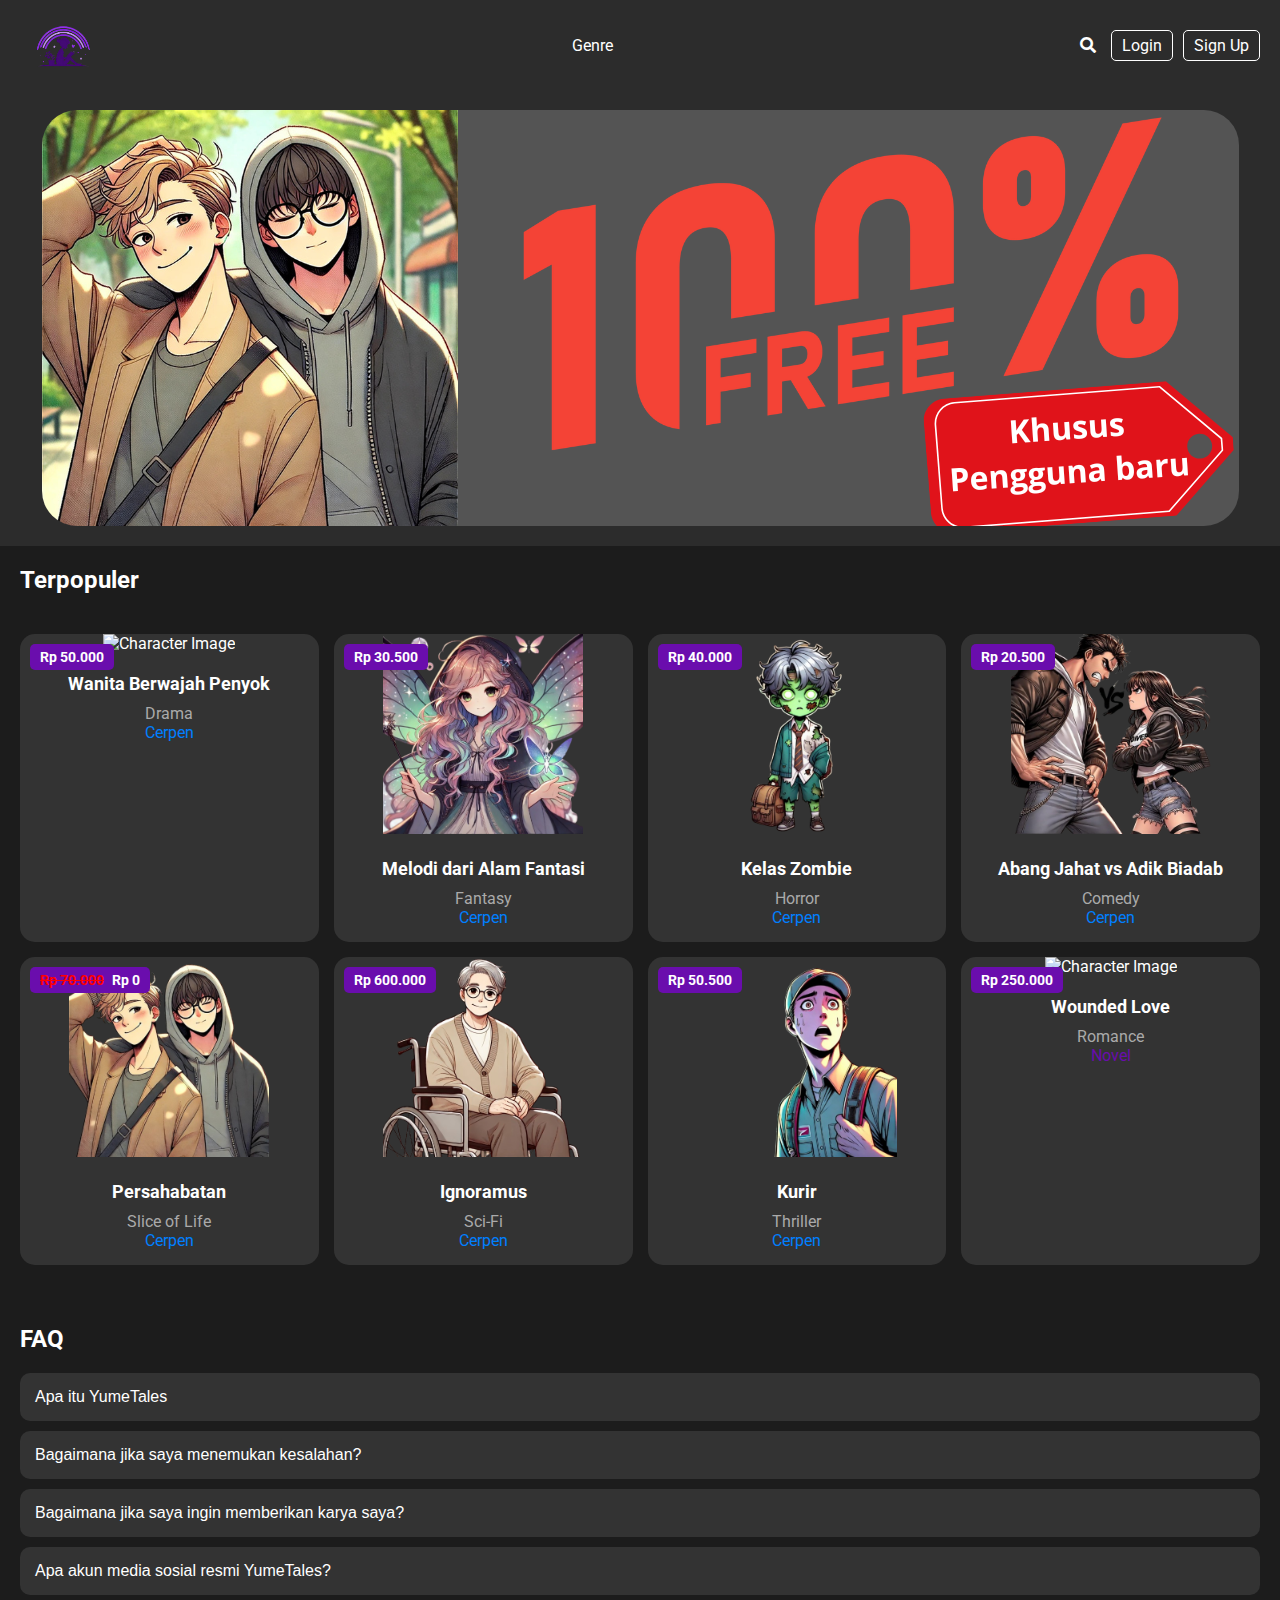
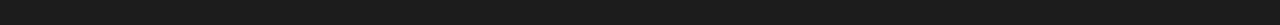
==== index.html @ e936540d "Update index.html" ====
<!DOCTYPE html>
<html lang="en">
 <head>
  <meta charset="utf-8"/>
  <meta content="width=device-width, initial-scale=1.0" name="viewport"/>
  <title>
   YumeTales
  </title>
  <link href="https://cdnjs.cloudflare.com/ajax/libs/font-awesome/5.15.3/css/all.min.css" rel="stylesheet"/>
  <link href="https://fonts.googleapis.com/css2?family=Roboto:wght@400;700&amp;display=swap" rel="stylesheet"/>
  <style>
   body {
            margin: 0;
            font-family: 'Roboto', sans-serif;
            background-color: #1c1c1c;
            color: #fff;
        }
        .header {
            display: flex;
            justify-content: space-between;
            align-items: center;
            padding: 20px;
            background-color: #2c2c2c;
        }
        .header img {
            height: 50px;
        }
        .header nav {
            position: relative;
        }
        .header nav a {
            color: #fff;
            margin: 0 15px;
            text-decoration: none;
        }
        .dropdown {
            position: absolute;
            top: 100%;
            left: 0;
            background-color: #333;
            color: #fff;
            display: none;
            flex-direction: column;
            min-width: 150px;
            border-radius: 5px;
            overflow: hidden;
        }
        .dropdown a {
            padding: 10px;
            text-decoration: none;
            color: #fff;
        }
        .dropdown a:hover {
            background-color: #444;
        }
        .header nav a.genre {
            cursor: pointer;
        }
        .header nav a.genre:hover + .dropdown,
        .dropdown:hover {
            display: flex;
        }
        .header .actions {
            display: flex;
            align-items: center;
        }
        .header .search {
            margin-right: 15px;
            color: #fff;
            position: relative;
        }
        .header .search input {
            display: none;
            position: absolute;
            top: 0;
            left: 0;
            width: 200px;
            padding: 5px;
            border: 1px solid #444;
            border-radius: 5px;
            background-color: #2c2c2c;
            color: #fff;
            outline: none;
        }
        .header .search.active input {
            display: block;
        }
        .search-results {
            position: absolute;
            top: 40px;
            left: 0;
            background-color: #333;
            color: #fff;
            width: 250px;
            border-radius: 5px;
            box-shadow: 0 2px 5px rgba(0, 0, 0, 0.5);
            display: none;
            flex-direction: column;
            z-index: 1000;
        }
        .search-results.active {
            display: flex;
        }
        .search-results .result-item {
            padding: 10px;
            border-bottom: 1px solid #444;
            cursor: pointer;
        }
        .search-results .result-item:last-child {
            border-bottom: none;
        }
        .search-results .result-item:hover {
            background-color: #444;
        }
        .search-results .close {
            padding: 10px;
            text-align: left;
            cursor: pointer;
            color: #aaa;
        }
        .search-results .close:hover {
            color: #fff;
        }
        .header .login {
            display: flex;
            gap: 10px;
        }
        .header .login a {
            color: #fff;
            text-decoration: none;
            padding: 5px 10px;
            border: 1px solid #fff;
            border-radius: 5px;
        }
        .banner {
            display: flex;
            justify-content: center;
            align-items: center;
            padding: 20px;
            background-color: #2c2c2c;
        }
        .banner img {
            width: 100%;
            max-width: 1197px;
            height: auto;
            object-fit: cover;
            border-radius: 35px;
        }
        .section-title {
            margin: 20px;
            font-size: 24px;
            font-weight: bold;
        }
        .cards {
            display: grid;
            grid-template-columns: repeat(4, 1fr);
            gap: 15px;
            padding: 20px;
        }
        .card {
            position: relative;
            background-color: #333;
            border-radius: 15px;
            overflow: hidden;
            text-align: center;
        }
        .card img {
            width: 200px;
            height: 200px;
            object-fit: cover;
        }
        .card .info {
            padding: 10px;
        }
        .card .info h3 {
            margin: 10px 0;
            font-size: 18px;
        }
        .card .info p {
            margin: 5px 0;
            color: #aaa;
        }
        .card .price-tag {
            position: absolute;
            top: 10px;
            left: 10px;
            background-color: #6a0dad;
            color: #fff;
            font-size: 14px;
            font-weight: bold;
            padding: 5px 10px;
            border-radius: 5px;
        }
        .old-price {
            text-decoration: line-through;
            color: red;
            margin-right: 5px;
        }
        .faq {
            padding: 20px;
        }
        .faq h2 {
            margin-bottom: 20px;
            font-size: 24px;
            font-weight: bold;
        }
        .faq-item {
            background-color: #333;
            border-radius: 10px;
            margin-bottom: 10px;
            overflow: hidden;
        }
        .faq-item button {
            width: 100%;
            padding: 15px;
            background-color: #333;
            color: #fff;
            border: none;
            text-align: left;
            font-size: 16px;
            cursor: pointer;
        }
        .faq-item .content {
            display: none;
            padding: 15px;
            background-color: #444;
        }
        @media (max-width: 768px) {
            .cards {
                grid-template-columns: repeat(2, 1fr);
            }
            .card {
                width: 100%;
                max-width: 100%;
            }
            .header {
                flex-direction: column;
                align-items: center;
            }
            .header nav {
                margin-bottom: 10px;
            }
            .header .actions {
                flex-direction: column;
            }
            .header .login a {
                margin-bottom: 5px;
            }
            .faq {
                padding: 10px;
            }
            .faq-item button {
                font-size: 14px;
                padding: 10px;
            }
            .faq-item .content {
                padding: 10px;
            }
        }
        @media (max-width: 480px) {
            .cards {
                grid-template-columns: 1fr;
            }
        }
  </style>
 </head>
 <body>
  <header class="header">
   <img alt="Logo" height="50" src="img/Logo_YumeTales-removebg-preview.png" width="85"/>
   <nav>
    <a href="#" class="genre">Genre</a>
    <div class="dropdown">
      <a href="#">Drama</a>
      <a href="#">Fantasy</a>
      <a href="#">Horror</a>
      <a href="#">Comedy</a>
      <a href="#">Sci-Fi</a>
      <a href="#">Romance</a>
    </div>
   </nav>
   <div class="actions">
    <div class="search">
     <i class="fas fa-search"></i>
     <input type="text" id="searchInput" placeholder="Cari judul...">
     <div class="search-results" id="searchResults">
      <div class="close">Tutup</div>
     </div>
    </div>
    <div class="login">
     <a href="#">Login</a>
     <a href="#">Sign Up</a>
    </div>
   </div>
  </header>
  <section class="banner">
   <img alt="Banner Image" src="img/Navy Playful World Children's Book Day Banner (4).png"/>
  </section>
  <section>
   <h2 class="section-title">
    Terpopuler
   </h2>
   <div class="cards">
    <div class="card">
     <div class="price-tag">Rp 50.000</div>
     <img alt="Character Image" src="img/Wanita Berwajah Penyok.png"/>
     <div class="info">
      <h3>
       Wanita Berwajah Penyok
      </h3>
      <p>
       Drama<br><span style="color: #007fff;">Cerpen</span>
      </p>
     </div>
    </div>
    <div class="card">
     <div class="price-tag">Rp 30.500</div>
     <img alt="Character Image" src="img/Melodi dari Alam Fantasi.png"/>
     <div class="info">
      <h3>
       Melodi dari Alam Fantasi
      </h3>
      <p>
       Fantasy<br><span style="color: #007fff;">Cerpen</span>
      </p>
     </div>
    </div>
    <div class="card">
     <div class="price-tag">Rp 40.000</div>
     <img alt="Character Image" src="img/Kelas Zombie.png"/>
     <div class="info">
      <h3>
       Kelas Zombie
      </h3>
      <p>
       Horror<br><span style="color: #007fff;">Cerpen</span>
      </p>
     </div>
    </div>
    <div class="card">
     <div class="price-tag">Rp 20.500</div>
     <img alt="Character Image" src="img/Abang Jahanam vs Adik Biadab.png"/>
     <div class="info">
      <h3>
       Abang Jahat vs Adik Biadab
      </h3>
      <p>
       Comedy<br><span style="color: #007fff;">Cerpen</span>
      </p>
     </div>
    </div>
    <div class="card">
     <div class="price-tag"><span class="old-price">Rp 70.000</span> Rp 0</div>
     <img alt="Character Image" src="img/Persahabatan.png"/>
     <div class="info">
      <h3>
       Persahabatan
      </h3>
      <p>
       Slice of Life<br><span style="color: #007fff;">Cerpen</span>
      </p>
     </div>
    </div>
    <div class="card">
     <div class="price-tag">Rp 600.000</div>
     <img alt="Character Image" src="img/Ignoramus.png"/>
     <div class="info">
      <h3>
       Ignoramus
      </h3>
      <p>
       Sci-Fi<br><span style="color: #007fff;">Cerpen</span>
      </p>
     </div>
    </div>
    <div class="card">
     <div class="price-tag">Rp 50.500</div>
     <img alt="Character Image" src="img/Kurir.png"/>
     <div class="info">
      <h3>
       Kurir
      </h3>
      <p>
       Thriller<br><span style="color: #007fff;">Cerpen</span>
      </p>
     </div>
    </div>
    <div class="card">
     <div class="price-tag">Rp 250.000</div>
     <img alt="Character Image" src="img/wounded love.png"/>
     <div class="info">
      <h3>
       Wounded Love
      </h3>
      <p>
       Romance<br><span style="color: #6a0dad;">Novel</span>
      </p>
     </div>
    </div>
   </div>
  </section>
  <section class="faq">
   <h2>
    FAQ
   </h2>
   <div class="faq-item">
    <button>
     Apa itu YumeTales
    </button>
    <div class="content">
     <p>
        YumeTales adalah website yang dibuat untuk membaca cerpen dan novel secara mudah dan menyediakan beberapa bacaan gratis.
     </p>
    </div>
   </div>
   <div class="faq-item">
    <button>
     Bagaimana jika saya menemukan kesalahan?
    </button>
    <div class="content">
     <p>
      Jika anda menemukan kesalahan, Silahkan hubungi kami melalui media sosial kami. Kami sangat menghargai masukan anda dan akan segera memperbaikinya
     </p>
    </div>
   </div>
   <div class="faq-item">
    <button>
     Bagaimana jika saya ingin memberikan karya saya?
    </button>
    <div class="content">
     <p>
      Jika anda adalah penulis dan ingin berbagi karya anda, silahkan kirimkan minat anda melalui media sosial kami
     </p>
    </div>
   </div>
   <div class="faq-item">
    <button>
     Apa akun media sosial resmi YumeTales?
    </button>
    <div class="content">
     <p>
      Ig @yumetales_
     </p>
    </div>
   </div>
  </section>
  <script>
   document.querySelectorAll('.faq-item button').forEach(button => {
            button.addEventListener('click', () => {
                const content = button.nextElementSibling;
                button.classList.toggle('active');
                if (button.classList.contains('active')) {
                    content.style.display = 'block';
                } else {
                    content.style.display = 'none';
                }
            });
        });

   // Search functionality
   const searchIcon = document.querySelector('.search i');
   const searchInput = document.getElementById('searchInput');
   const searchResults = document.getElementById('searchResults');

   searchIcon.addEventListener('click', () => {
      document.querySelector('.search').classList.toggle('active');
      searchInput.focus(); // Focus on input when search is active
   });

   searchInput.addEventListener('input', (e) => {
      const query = e.target.value.toLowerCase();
      const cards = document.querySelectorAll('.card');
      searchResults.innerHTML = '<div class="close">Tutup</div>'; // Reset results
      let hasResults = false;

      cards.forEach(card => {
         const title = card.querySelector('h3').textContent.toLowerCase();
         if (title.includes(query) && query !== '') {
            const resultItem = document.createElement('div');
            resultItem.className = 'result-item';
            resultItem.textContent = title;
            searchResults.appendChild(resultItem);
            hasResults = true;
         }
      });

      if (hasResults) {
         searchResults.classList.add('active');
      } else {
         searchResults.classList.remove('active');
      }
   });

   searchResults.addEventListener('click', (e) => {
      if (e.target.classList.contains('close')) {
         searchResults.classList.remove('active');
         searchInput.value = '';
         document.querySelector('.search').classList.remove('active');
      }
   });
  </script>
 </body>
</html>
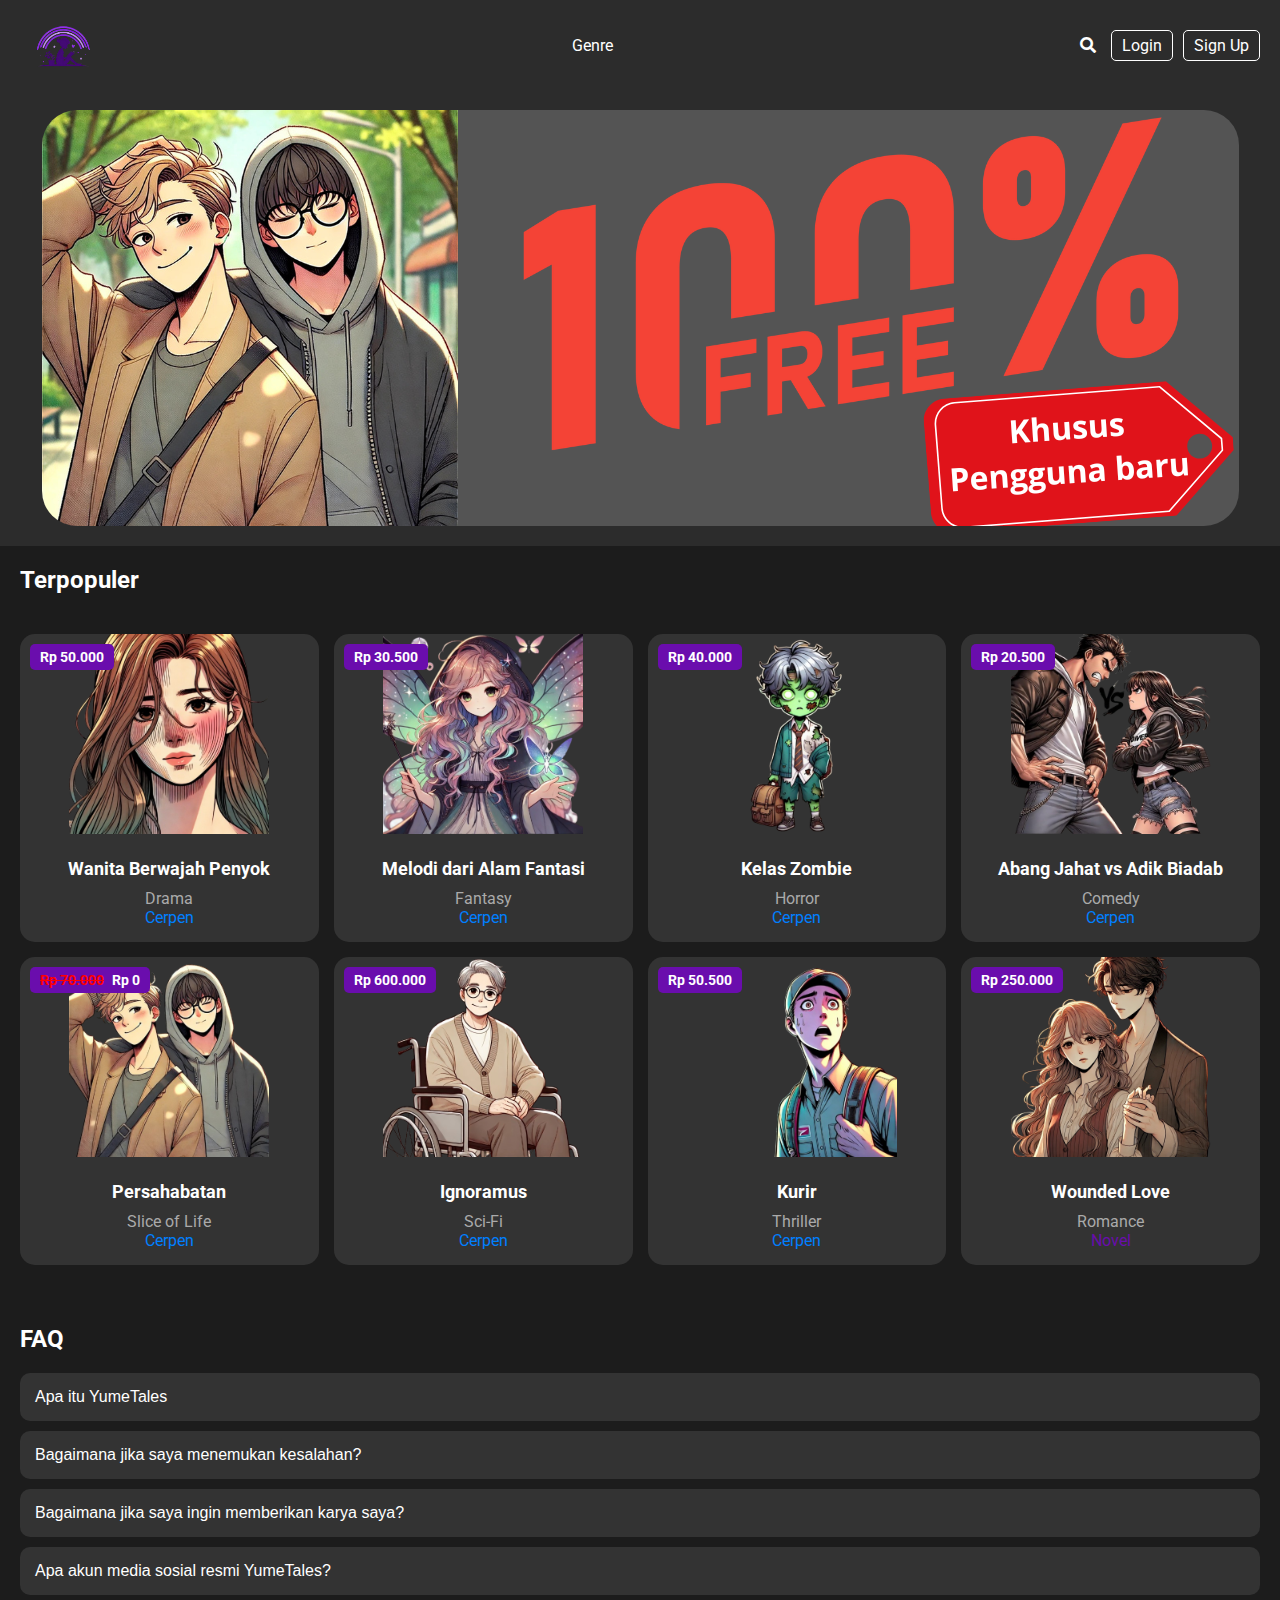
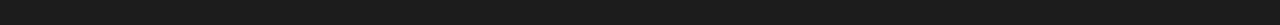
==== commit 126cb391: "Update index.html" ====
--- a/index.html
+++ b/index.html
@@ -302,7 +302,7 @@
    <div class="cards">
     <div class="card">
      <div class="price-tag">Rp 50.000</div>
-     <img alt="Character Image" src="img/Wanita Berwajah Penyok.png"/>
+     <img alt="Character Image" src="Wanita Berwajah Penyok.png"/>
      <div class="info">
       <h3>
        Wanita Berwajah Penyok
@@ -386,7 +386,7 @@
     </div>
     <div class="card">
      <div class="price-tag">Rp 250.000</div>
-     <img alt="Character Image" src="img/wounded love.png"/>
+     <img alt="Character Image" src="wounded love.png"/>
      <div class="info">
       <h3>
        Wounded Love
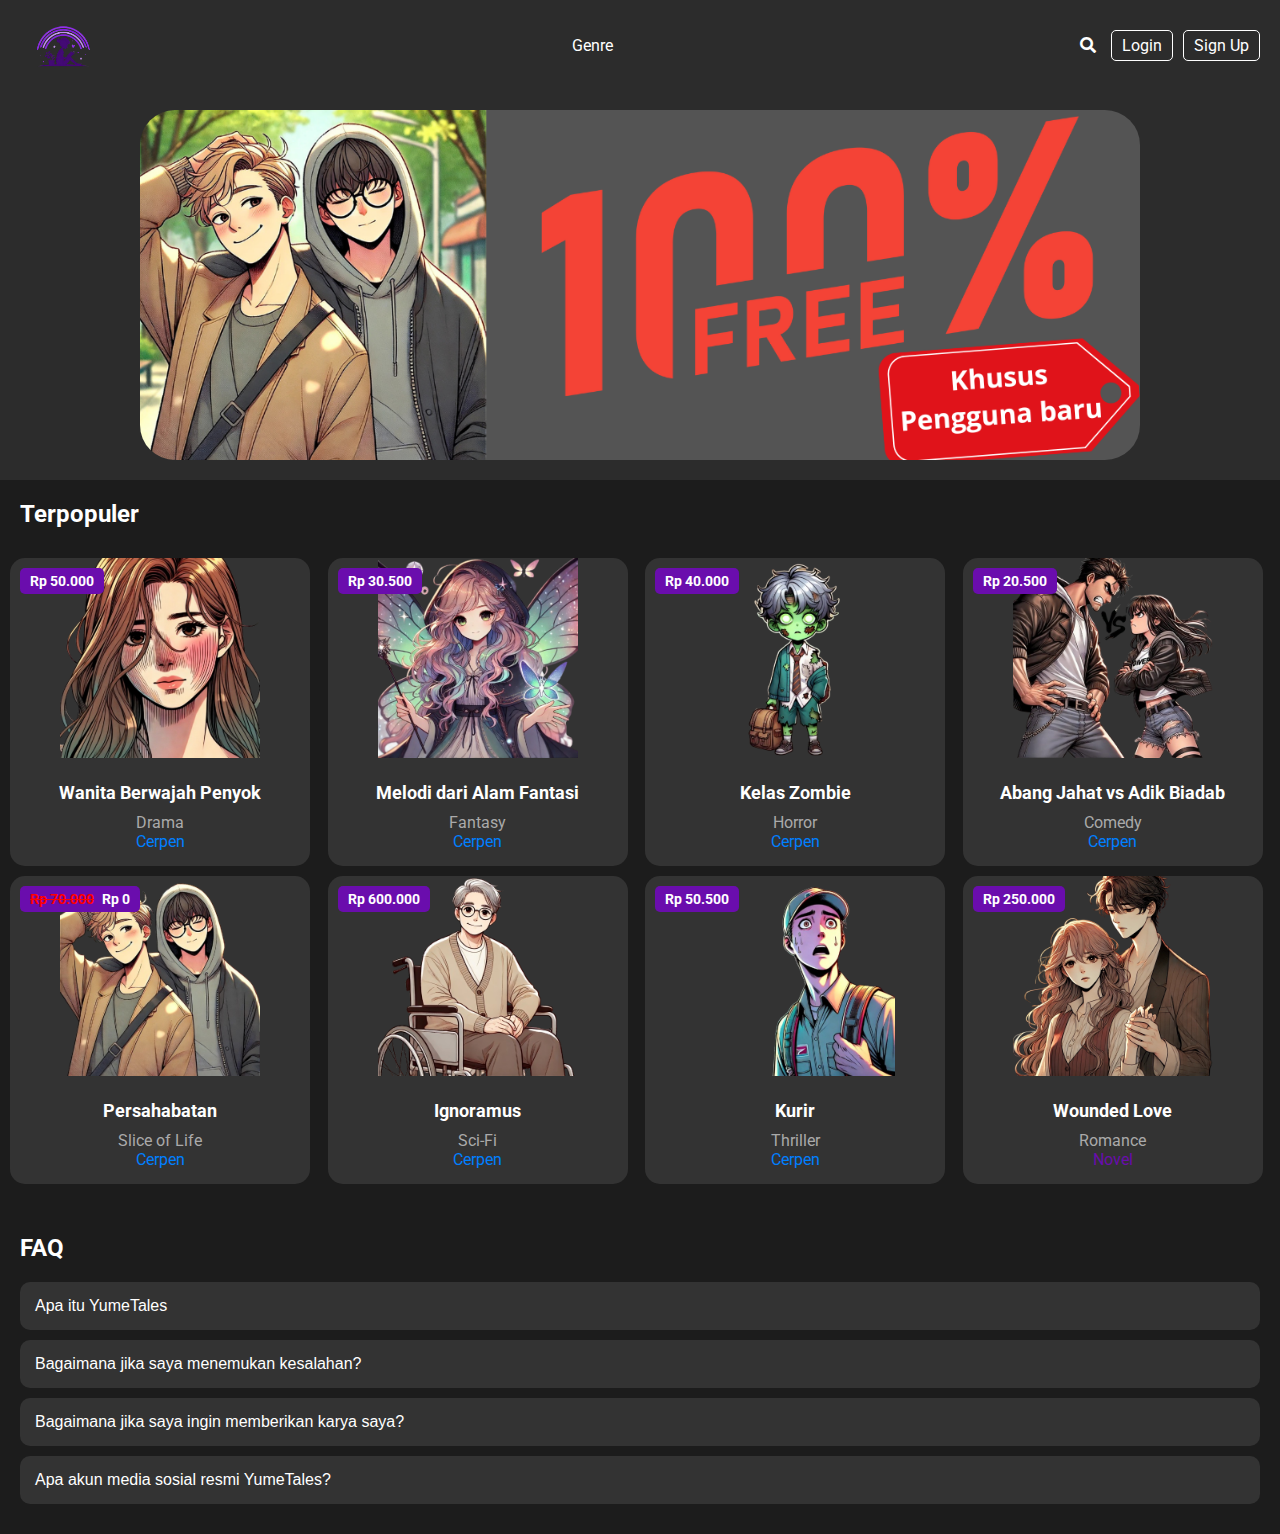
==== commit 817cead3: "Update index.html" ====
--- a/index.html
+++ b/index.html
@@ -141,8 +141,8 @@
         }
         .banner img {
             width: 100%;
-            max-width: 1197px;
-            height: auto;
+            max-width: 1000px;
+            height: 350px;
             object-fit: cover;
             border-radius: 35px;
         }
@@ -154,11 +154,13 @@
         .cards {
             display: grid;
             grid-template-columns: repeat(4, 1fr);
-            gap: 15px;
-            padding: 20px;
+            gap: 10px;
+            padding: 10px;
         }
         .card {
             position: relative;
+            width: 300px;
+            height: auto;
             background-color: #333;
             border-radius: 15px;
             overflow: hidden;
@@ -287,8 +289,8 @@
      </div>
     </div>
     <div class="login">
-     <a href="#">Login</a>
-     <a href="#">Sign Up</a>
+     <a href="login.html">Login</a>
+     <a href="sign up.html">Sign Up</a>
     </div>
    </div>
   </header>
@@ -302,7 +304,7 @@
    <div class="cards">
     <div class="card">
      <div class="price-tag">Rp 50.000</div>
-     <img alt="Character Image" src="Wanita Berwajah Penyok.png"/>
+     <img alt="Character Image" src="img/Wanita Berwajah Penyok.png"/>
      <div class="info">
       <h3>
        Wanita Berwajah Penyok
@@ -386,7 +388,7 @@
     </div>
     <div class="card">
      <div class="price-tag">Rp 250.000</div>
-     <img alt="Character Image" src="wounded love.png"/>
+     <img alt="Character Image" src="img/wounded love.png"/>
      <div class="info">
       <h3>
        Wounded Love
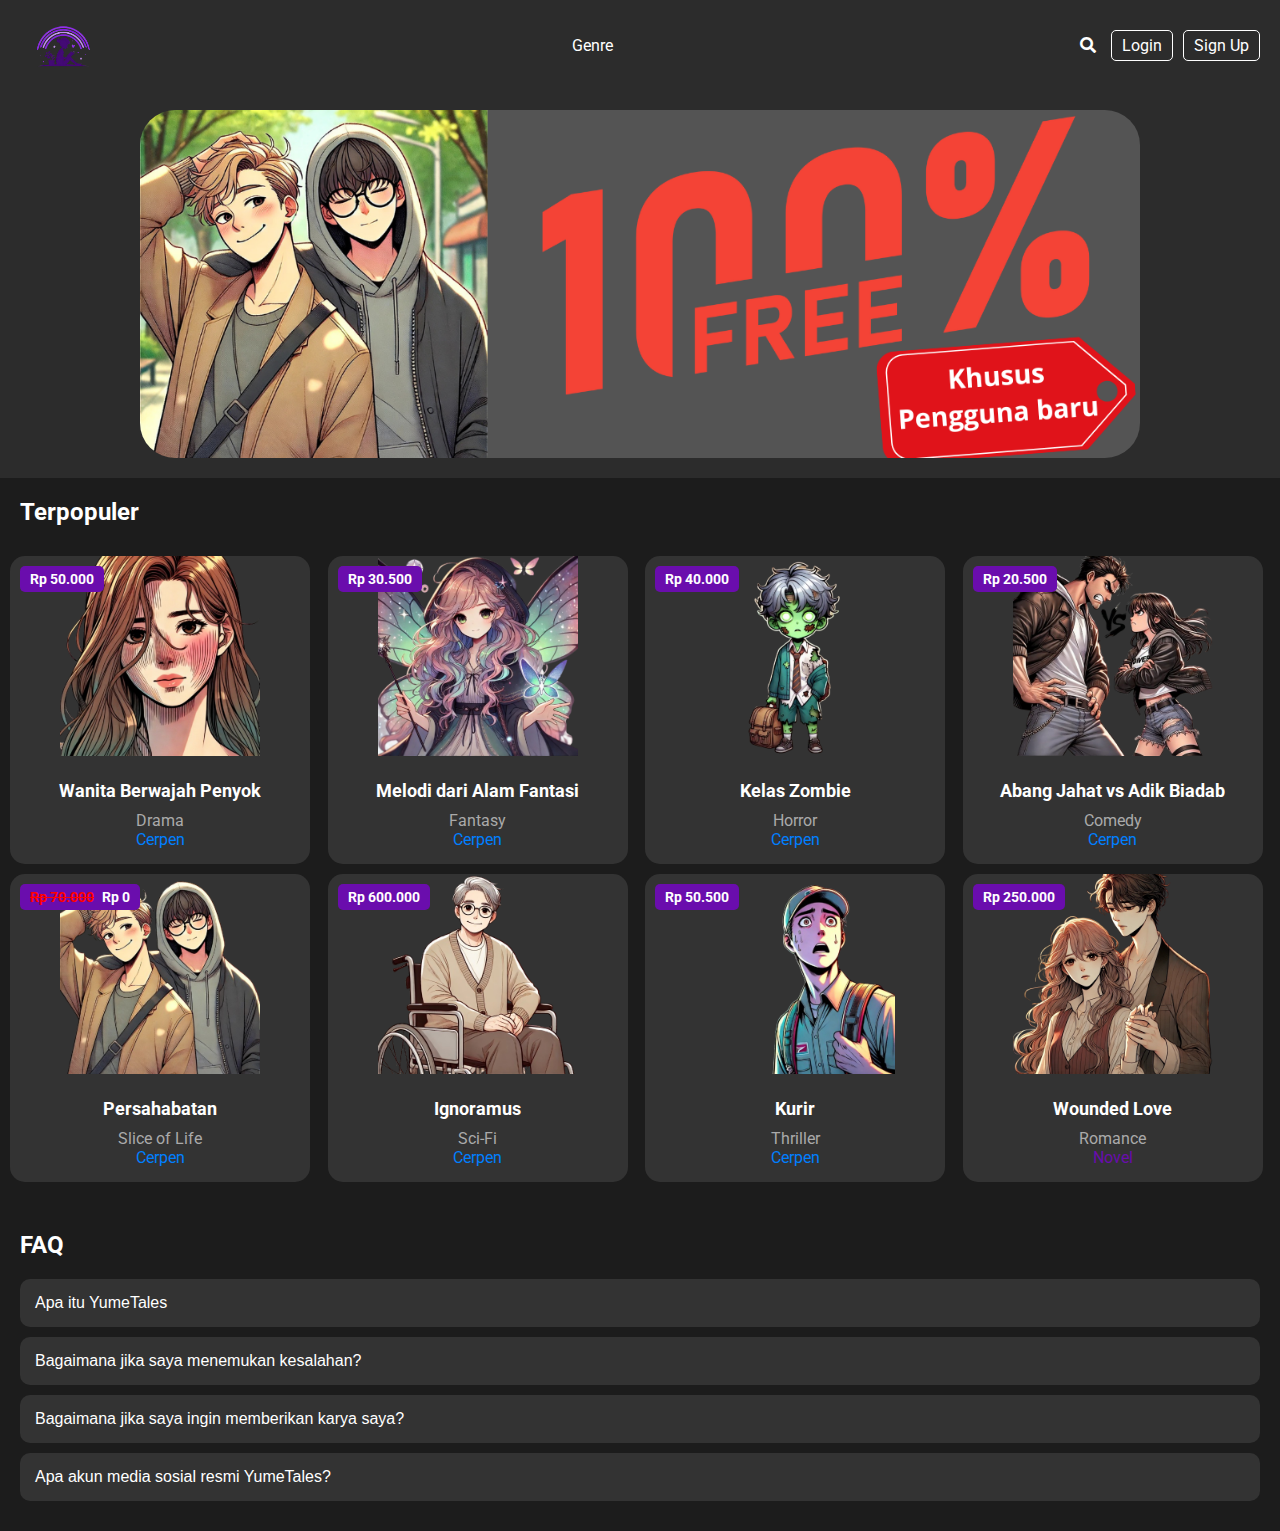
==== commit c1203a2d: "Update index.html" ====
--- a/index.html
+++ b/index.html
@@ -11,7 +11,10 @@
   <style>
    body {
             margin: 0;
+            padding: 0;
+            box-sizing: border-box;
             font-family: 'Roboto', sans-serif;
+            font-size: 1rem;
             background-color: #1c1c1c;
             color: #fff;
         }
@@ -142,7 +145,8 @@
         .banner img {
             width: 100%;
             max-width: 1000px;
-            height: 350px;
+            max-height: 500px;
+            height: auto;
             object-fit: cover;
             border-radius: 35px;
         }
@@ -228,6 +232,12 @@
             background-color: #444;
         }
         @media (max-width: 768px) {
+            body {
+                font-size: 0.9rem;
+            }
+            .banner img {
+                max-height: 300px;
+            }
             .cards {
                 grid-template-columns: repeat(2, 1fr);
             }
@@ -237,13 +247,16 @@
             }
             .header {
                 flex-direction: column;
-                align-items: center;
+                align-items: flex-start;
+                padding: 10px;
             }
             .header nav {
+                width: 100%;
                 margin-bottom: 10px;
             }
             .header .actions {
                 flex-direction: column;
+                gap: 10px;
             }
             .header .login a {
                 margin-bottom: 5px;
@@ -260,8 +273,22 @@
             }
         }
         @media (max-width: 480px) {
+            body {
+                font-size: 0.8rem;
+            }
+            .banner img {
+                max-height: 200px;
+            }
+            .dropdown {
+                position: static;
+                display: block;
+            }
             .cards {
+                display: flex;
+                flex-direction: column;
+                gap: 15px;
                 grid-template-columns: 1fr;
+                align-items: center;
             }
         }
   </style>
@@ -295,7 +322,7 @@
    </div>
   </header>
   <section class="banner">
-   <img alt="Banner Image" src="img/Navy Playful World Children's Book Day Banner (4).png"/>
+    <img src="img/Navy Playful World Children's Book Day Banner (4).png" alt="Banner Image">
   </section>
   <section>
    <h2 class="section-title">
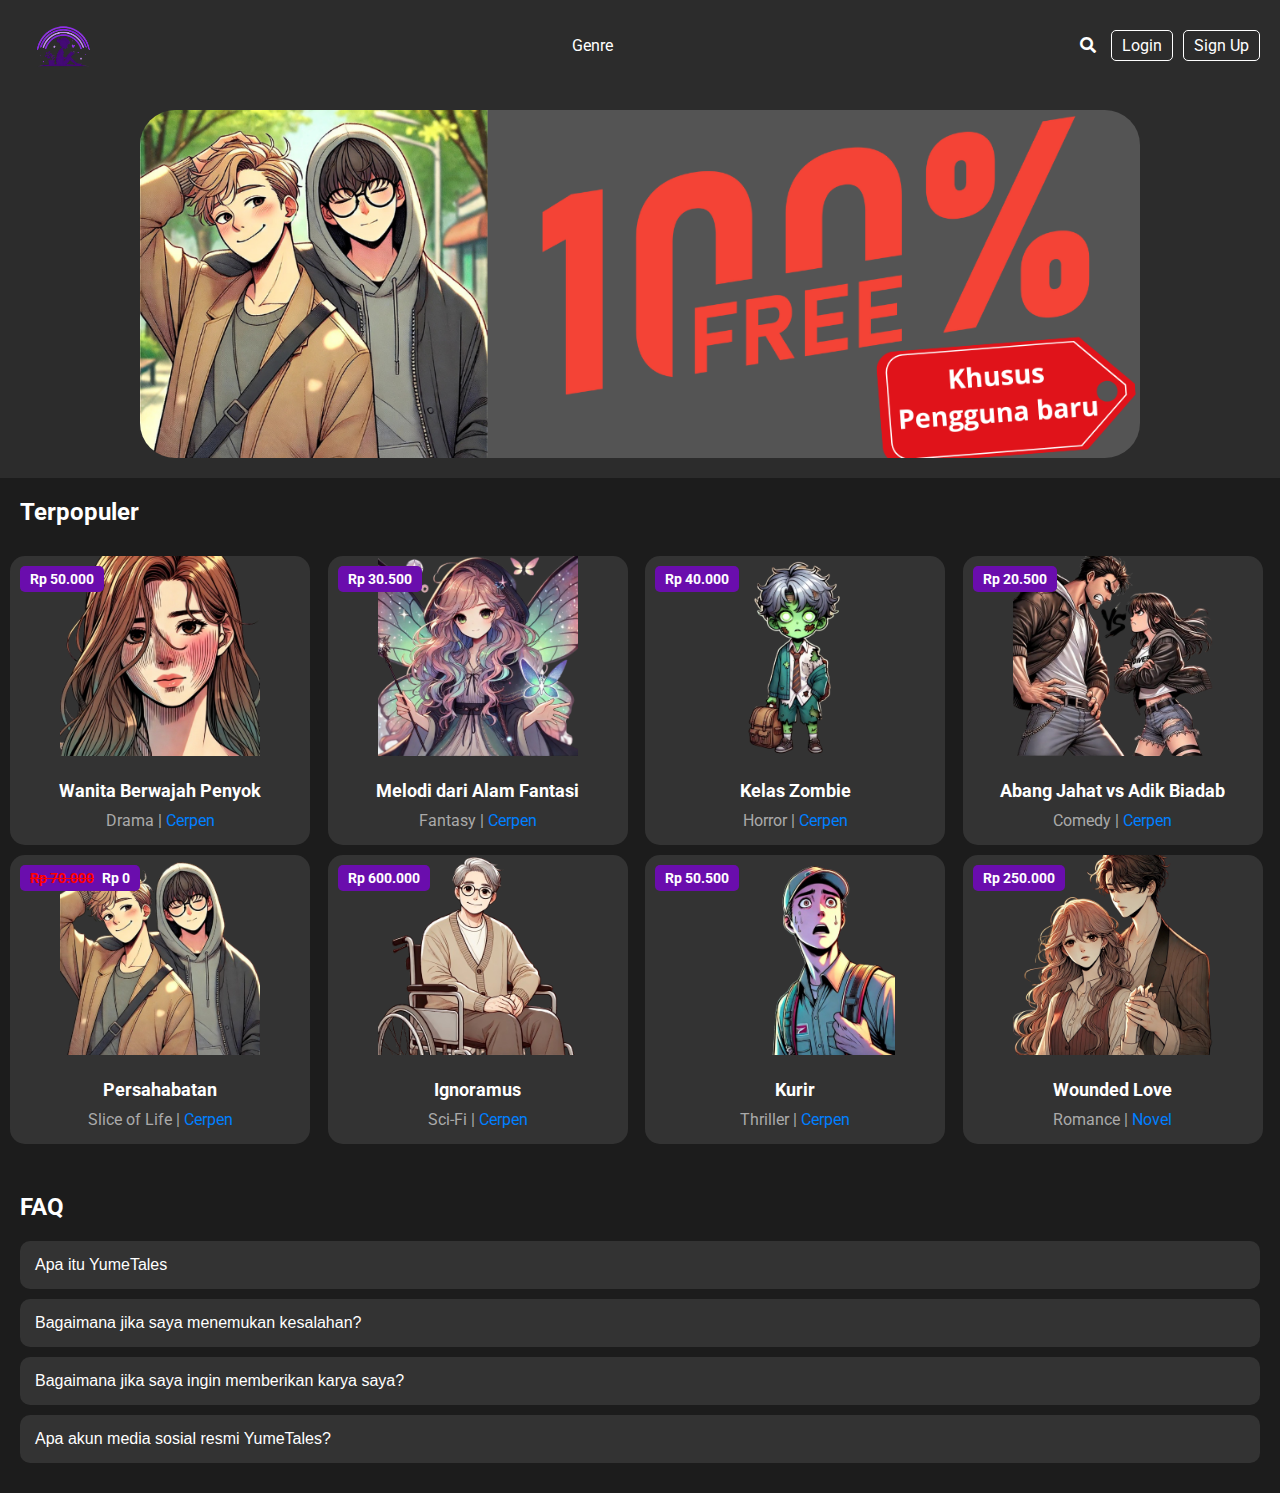
==== commit a57cc847: "Update index.html" ====
--- a/index.html
+++ b/index.html
@@ -337,7 +337,7 @@
        Wanita Berwajah Penyok
       </h3>
       <p>
-       Drama<br><span style="color: #007fff;">Cerpen</span>
+       Drama | <span style="color: #007fff;">Cerpen</span>
       </p>
      </div>
     </div>
@@ -349,7 +349,7 @@
        Melodi dari Alam Fantasi
       </h3>
       <p>
-       Fantasy<br><span style="color: #007fff;">Cerpen</span>
+       Fantasy | <span style="color: #007fff;">Cerpen</span>
       </p>
      </div>
     </div>
@@ -361,7 +361,7 @@
        Kelas Zombie
       </h3>
       <p>
-       Horror<br><span style="color: #007fff;">Cerpen</span>
+       Horror | <span style="color: #007fff;">Cerpen</span>
       </p>
      </div>
     </div>
@@ -373,7 +373,7 @@
        Abang Jahat vs Adik Biadab
       </h3>
       <p>
-       Comedy<br><span style="color: #007fff;">Cerpen</span>
+       Comedy | <span style="color: #007fff;">Cerpen</span>
       </p>
      </div>
     </div>
@@ -385,7 +385,7 @@
        Persahabatan
       </h3>
       <p>
-       Slice of Life<br><span style="color: #007fff;">Cerpen</span>
+       Slice of Life | <span style="color: #007fff;">Cerpen</span>
       </p>
      </div>
     </div>
@@ -397,7 +397,7 @@
        Ignoramus
       </h3>
       <p>
-       Sci-Fi<br><span style="color: #007fff;">Cerpen</span>
+       Sci-Fi | <span style="color: #007fff;">Cerpen</span>
       </p>
      </div>
     </div>
@@ -409,7 +409,7 @@
        Kurir
       </h3>
       <p>
-       Thriller<br><span style="color: #007fff;">Cerpen</span>
+       Thriller | <span style="color: #007fff;">Cerpen</span>
       </p>
      </div>
     </div>
@@ -421,7 +421,7 @@
        Wounded Love
       </h3>
       <p>
-       Romance<br><span style="color: #6a0dad;">Novel</span>
+       Romance | <span style="color: #007fff;">Novel</span>
       </p>
      </div>
     </div>
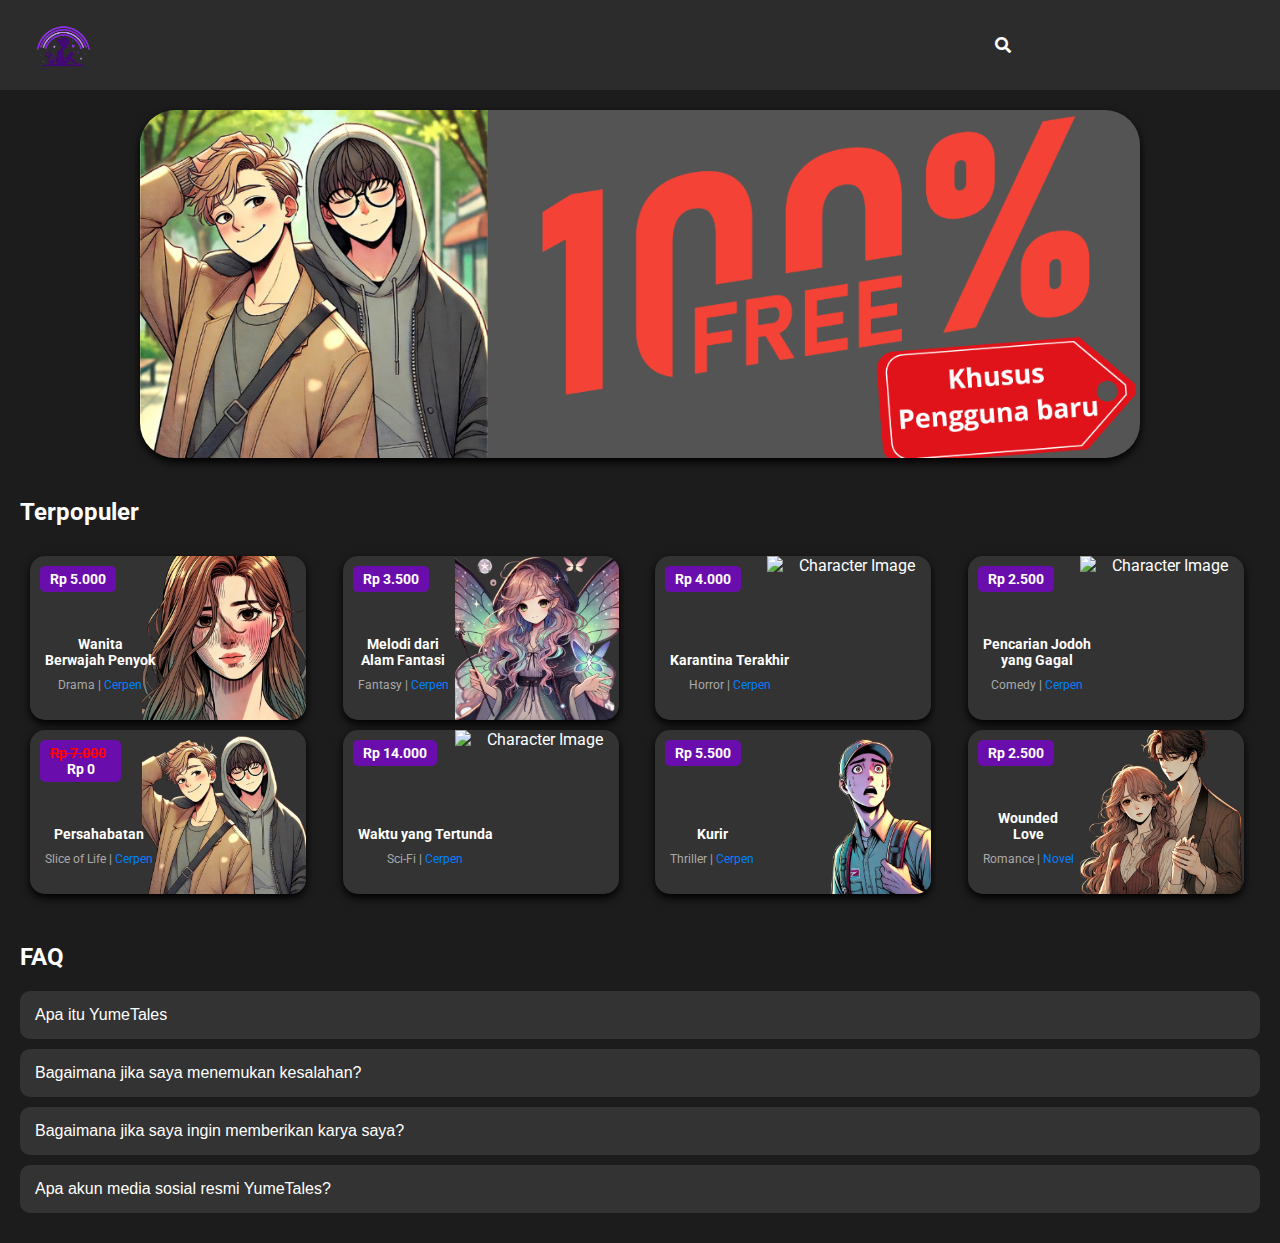
==== commit c37b9586: "Update index.html" ====
--- a/index.html
+++ b/index.html
@@ -6,6 +6,8 @@
   <title>
    YumeTales
   </title>
+  <link rel="website icon" type="png"
+  href="/img/Logo_YumeTales-removebg-preview.png">
   <link href="https://cdnjs.cloudflare.com/ajax/libs/font-awesome/5.15.3/css/all.min.css" rel="stylesheet"/>
   <link href="https://fonts.googleapis.com/css2?family=Roboto:wght@400;700&amp;display=swap" rel="stylesheet"/>
   <style>
@@ -29,6 +31,8 @@
             height: 50px;
         }
         .header nav {
+            flex-grow: 1;
+            text-align: left;
             position: relative;
         }
         .header nav a {
@@ -36,31 +40,7 @@
             margin: 0 15px;
             text-decoration: none;
         }
-        .dropdown {
-            position: absolute;
-            top: 100%;
-            left: 0;
-            background-color: #333;
-            color: #fff;
-            display: none;
-            flex-direction: column;
-            min-width: 150px;
-            border-radius: 5px;
-            overflow: hidden;
-        }
-        .dropdown a {
-            padding: 10px;
-            text-decoration: none;
-            color: #fff;
-        }
-        .dropdown a:hover {
-            background-color: #444;
-        }
-        .header nav a.genre {
-            cursor: pointer;
-        }
-        .header nav a.genre:hover + .dropdown,
-        .dropdown:hover {
+        .header .search.active {
             display: flex;
         }
         .header .actions {
@@ -68,14 +48,17 @@
             align-items: center;
         }
         .header .search {
+            position: relative;
+            min-width: 250px;
+            display: flex;
+            align-items: center;
             margin-right: 15px;
             color: #fff;
             position: relative;
         }
         .header .search input {
             display: none;
-            position: absolute;
-            top: 0;
+            top: 20px;
             left: 0;
             width: 200px;
             padding: 5px;
@@ -124,23 +107,13 @@
         .search-results .close:hover {
             color: #fff;
         }
-        .header .login {
-            display: flex;
-            gap: 10px;
-        }
-        .header .login a {
-            color: #fff;
-            text-decoration: none;
-            padding: 5px 10px;
-            border: 1px solid #fff;
-            border-radius: 5px;
-        }
+        
         .banner {
             display: flex;
             justify-content: center;
             align-items: center;
             padding: 20px;
-            background-color: #2c2c2c;
+            background-color: #1c1c1c;
         }
         .banner img {
             width: 100%;
@@ -149,6 +122,7 @@
             height: auto;
             object-fit: cover;
             border-radius: 35px;
+            box-shadow: 0 4px 8px rgba(0, 0, 0, 1);
         }
         .section-title {
             margin: 20px;
@@ -156,6 +130,7 @@
             font-weight: bold;
         }
         .cards {
+            margin-left: 20px;
             display: grid;
             grid-template-columns: repeat(4, 1fr);
             gap: 10px;
@@ -163,27 +138,34 @@
         }
         .card {
             position: relative;
-            width: 300px;
-            height: auto;
+            width: 276px;
+            height: 164px;
             background-color: #333;
             border-radius: 15px;
             overflow: hidden;
             text-align: center;
+            box-shadow: 0 4px 8px rgba(0, 0, 0, 1);
         }
         .card img {
-            width: 200px;
-            height: 200px;
+            position:absolute;
+            right: 0px;
+            width: 164px;
+            height: 164px;
             object-fit: cover;
         }
         .card .info {
+            position: absolute;
+            bottom: 15px;
+            left: 5px;
             padding: 10px;
         }
         .card .info h3 {
             margin: 10px 0;
-            font-size: 18px;
+            font-size: 14px;
         }
         .card .info p {
-            margin: 5px 0;
+            font-size: 12px;
+            margin: 3px 0;
             color: #aaa;
         }
         .card .price-tag {
@@ -286,6 +268,7 @@
             .cards {
                 display: flex;
                 flex-direction: column;
+                margin-left: auto;
                 gap: 15px;
                 grid-template-columns: 1fr;
                 align-items: center;
@@ -297,15 +280,6 @@
   <header class="header">
    <img alt="Logo" height="50" src="img/Logo_YumeTales-removebg-preview.png" width="85"/>
    <nav>
-    <a href="#" class="genre">Genre</a>
-    <div class="dropdown">
-      <a href="#">Drama</a>
-      <a href="#">Fantasy</a>
-      <a href="#">Horror</a>
-      <a href="#">Comedy</a>
-      <a href="#">Sci-Fi</a>
-      <a href="#">Romance</a>
-    </div>
    </nav>
    <div class="actions">
     <div class="search">
@@ -314,10 +288,6 @@
      <div class="search-results" id="searchResults">
       <div class="close">Tutup</div>
      </div>
-    </div>
-    <div class="login">
-     <a href="login.html">Login</a>
-     <a href="sign up.html">Sign Up</a>
     </div>
    </div>
   </header>
@@ -330,11 +300,11 @@
    </h2>
    <div class="cards">
     <div class="card">
-     <div class="price-tag">Rp 50.000</div>
+     <div class="price-tag">Rp 5.000</div>
      <img alt="Character Image" src="img/Wanita Berwajah Penyok.png"/>
      <div class="info">
       <h3>
-       Wanita Berwajah Penyok
+       Wanita<br> Berwajah Penyok
       </h3>
       <p>
        Drama | <span style="color: #007fff;">Cerpen</span>
@@ -342,11 +312,11 @@
      </div>
     </div>
     <div class="card">
-     <div class="price-tag">Rp 30.500</div>
+     <div class="price-tag">Rp 3.500</div>
      <img alt="Character Image" src="img/Melodi dari Alam Fantasi.png"/>
      <div class="info">
       <h3>
-       Melodi dari Alam Fantasi
+       Melodi dari<br>Alam Fantasi
       </h3>
       <p>
        Fantasy | <span style="color: #007fff;">Cerpen</span>
@@ -354,11 +324,11 @@
      </div>
     </div>
     <div class="card">
-     <div class="price-tag">Rp 40.000</div>
-     <img alt="Character Image" src="img/Kelas Zombie.png"/>
-     <div class="info">
-      <h3>
-       Kelas Zombie
+     <div class="price-tag">Rp 4.000</div>
+     <img alt="Character Image" src="img/karantina terakhir.png"/>
+     <div class="info">
+      <h3>
+       Karantina Terakhir
       </h3>
       <p>
        Horror | <span style="color: #007fff;">Cerpen</span>
@@ -366,11 +336,11 @@
      </div>
     </div>
     <div class="card">
-     <div class="price-tag">Rp 20.500</div>
-     <img alt="Character Image" src="img/Abang Jahanam vs Adik Biadab.png"/>
-     <div class="info">
-      <h3>
-       Abang Jahat vs Adik Biadab
+     <div class="price-tag">Rp 2.500</div>
+     <img alt="Character Image" src="img/pencarian jodoh yang gagal.png"/>
+     <div class="info">
+      <h3>
+       Pencarian Jodoh<br>yang Gagal
       </h3>
       <p>
        Comedy | <span style="color: #007fff;">Cerpen</span>
@@ -378,7 +348,7 @@
      </div>
     </div>
     <div class="card">
-     <div class="price-tag"><span class="old-price">Rp 70.000</span> Rp 0</div>
+     <div class="price-tag"><span class="old-price">Rp 7.000<Br></span>Rp 0</div>
      <img alt="Character Image" src="img/Persahabatan.png"/>
      <div class="info">
       <h3>
@@ -390,11 +360,11 @@
      </div>
     </div>
     <div class="card">
-     <div class="price-tag">Rp 600.000</div>
-     <img alt="Character Image" src="img/Ignoramus.png"/>
-     <div class="info">
-      <h3>
-       Ignoramus
+     <div class="price-tag">Rp 14.000</div>
+     <img alt="Character Image" src="img/waktu tertunda.png"/>
+     <div class="info">
+      <h3>
+       Waktu yang Tertunda
       </h3>
       <p>
        Sci-Fi | <span style="color: #007fff;">Cerpen</span>
@@ -402,7 +372,7 @@
      </div>
     </div>
     <div class="card">
-     <div class="price-tag">Rp 50.500</div>
+     <div class="price-tag">Rp 5.500</div>
      <img alt="Character Image" src="img/Kurir.png"/>
      <div class="info">
       <h3>
@@ -414,11 +384,11 @@
      </div>
     </div>
     <div class="card">
-     <div class="price-tag">Rp 250.000</div>
+     <div class="price-tag">Rp 2.500</div>
      <img alt="Character Image" src="img/wounded love.png"/>
      <div class="info">
       <h3>
-       Wounded Love
+       Wounded<br> Love
       </h3>
       <p>
        Romance | <span style="color: #007fff;">Novel</span>
